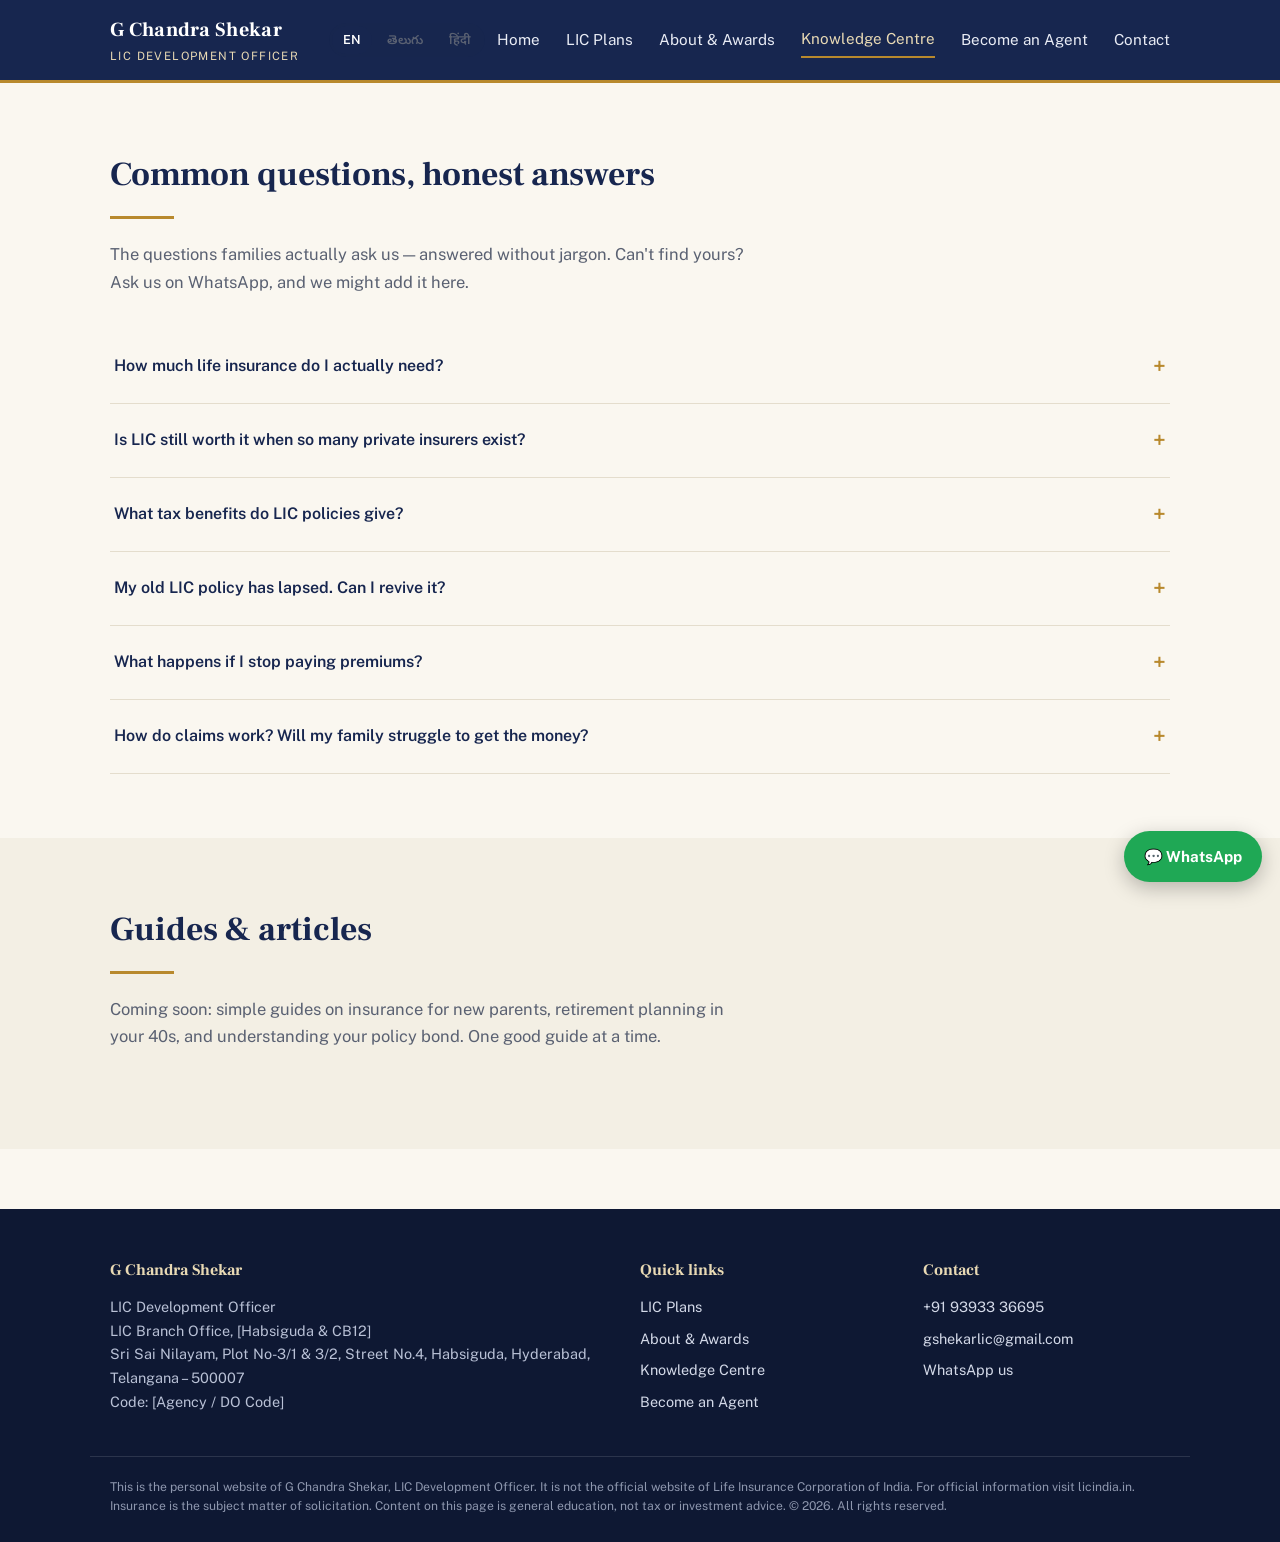
==== knowledge.html @ 3796c8f2 "Add files via upload" ====
<!DOCTYPE html>
<html lang="en">
<head>
  <meta charset="UTF-8" />
  <meta name="viewport" content="width=device-width, initial-scale=1.0" />
  <title>Knowledge Centre | LIC &amp; Insurance Basics Explained</title>
  <meta name="description" content="Plain-language answers to common LIC and life insurance questions — tax benefits, claims, riders, revival and more." />
  <link rel="preconnect" href="https://fonts.googleapis.com" />
  <link href="https://fonts.googleapis.com/css2?family=Frank+Ruhl+Libre:wght@500;700&family=Public+Sans:wght@400;600;700&family=Noto+Sans+Telugu:wght@400;600;700&family=Noto+Sans+Devanagari:wght@400;600;700&display=swap" rel="stylesheet" />
  <link rel="stylesheet" href="css/styles.css" />
</head>
<body>

  <header class="site-header">
    <div class="header-inner">
      <a class="brand" href="index.html">
        <span class="brand-name" data-cfg="name">Agent Name</span>
        <span class="brand-tag" data-cfg="designation">LIC Development Officer</span>
      </a>
      <button class="nav-toggle" aria-label="Open menu">☰</button>
      <nav class="nav">
        <a href="index.html" data-i18n="nav_home">Home</a>
        <a href="plans.html" data-i18n="nav_plans">LIC Plans</a>
        <a href="about.html" data-i18n="nav_about">About &amp; Awards</a>
        <a href="knowledge.html" class="active" data-i18n="nav_knowledge">Knowledge Centre</a>
        <a href="become-agent.html" data-i18n="nav_agent">Become an Agent</a>
        <a href="contact.html" data-i18n="nav_contact">Contact</a>
      </nav>
    </div>
  </header>

  <section class="section">
    <div class="wrap">
      <h2 class="section-title" data-i18n="kn_title">Common questions, honest answers</h2>
      <hr class="gold-rule" />
      <p class="section-sub" data-i18n="kn_sub">Questions families ask.</p>

      <details class="faq-item">
        <summary>How much life insurance do I actually need?</summary>
        <div class="faq-body">
          A simple rule of thumb: <strong>10–15 times your annual income</strong>, plus
          any outstanding loans. So if you earn ₹6 lakh a year and have a ₹20 lakh home
          loan, aim for roughly ₹80 lakh–₹1 crore of cover. A pure term plan makes this
          affordable. We'll help you calculate your exact number based on your family's needs.
        </div>
      </details>

      <details class="faq-item">
        <summary>Is LIC still worth it when so many private insurers exist?</summary>
        <div class="faq-body">
          LIC remains India's largest life insurer, backed by the Government of India,
          with the largest claim-settlement track record in the industry. Private
          insurers are also regulated and legitimate — the real question is not the
          company alone but <strong>whether the plan fits your need and whether someone
          will stand with your family at claim time</strong>. That service is what we provide.
        </div>
      </details>

      <details class="faq-item">
        <summary>What tax benefits do LIC policies give?</summary>
        <div class="faq-body">
          Premiums generally qualify for deduction under <strong>Section 80C</strong>
          (up to ₹1.5 lakh per year, old tax regime), and maturity proceeds may be
          tax-free under <strong>Section 10(10D)</strong>, subject to conditions on the
          premium-to-sum-assured ratio and current tax rules. Tax laws change — we'll
          explain what applies to your specific policy before you buy.
        </div>
      </details>

      <details class="faq-item">
        <summary>My old LIC policy has lapsed. Can I revive it?</summary>
        <div class="faq-body">
          Usually yes. LIC allows revival of lapsed policies within a specified period
          (typically 5 years from the first unpaid premium) by paying pending premiums
          with interest, sometimes with a health declaration. LIC also announces special
          revival campaigns with concessions. Bring us your policy number — we'll check
          the status and handle the process for you.
        </div>
      </details>

      <details class="faq-item">
        <summary>What happens if I stop paying premiums?</summary>
        <div class="faq-body">
          If you've paid premiums for a minimum period (as per your plan), the policy
          acquires a <strong>paid-up value</strong> — cover continues at a reduced level.
          You may also surrender it for its surrender value, though this usually means a
          loss. Before you stop paying, talk to us — options like a policy loan or
          premium-mode change often solve the cash-flow problem without losing the policy.
        </div>
      </details>

      <details class="faq-item">
        <summary>How do claims work? Will my family struggle to get the money?</summary>
        <div class="faq-body">
          This is exactly why buying through a local agent matters. At claim time, we
          personally help the family collect documents, file the claim, and follow up
          with the branch until settlement. Most genuine claims with complete documents
          are settled within days to a few weeks. Your family will never have to
          navigate it alone.
        </div>
      </details>
    </div>
  </section>

  <section class="section section-alt">
    <div class="wrap">
      <h2 class="section-title" data-i18n="guides_title">Guides &amp; articles</h2>
      <hr class="gold-rule" />
      <p class="section-sub">
        <!-- PLACEHOLDER: Add article cards here as you write them. Start with one
             good guide (e.g. "Insurance checklist for a new parent") rather than
             many thin ones. One deep article per month is enough. -->
        Coming soon: simple guides on insurance for new parents, retirement planning
        in your 40s, and understanding your policy bond. One good guide at a time.
      </p>
    </div>
  </section>

  <footer class="site-footer">
    <div class="footer-grid">
      <div>
        <h4 data-cfg="name">Agent Name</h4>
        <p style="font-size:.9rem;">
          <span data-cfg="designation">LIC Development Officer</span><br />
          <span data-cfg="branch">LIC Branch Office</span><br />
          <span data-cfg="address">Office address</span><br />
          Code: <span data-cfg="license">[Code]</span>
        </p>
      </div>
      <div>
        <h4 data-i18n="footer_quicklinks">Quick links</h4>
        <a href="plans.html" data-i18n="nav_plans">LIC Plans</a>
        <a href="about.html" data-i18n="nav_about">About &amp; Awards</a>
        <a href="knowledge.html" data-i18n="nav_knowledge">Knowledge Centre</a>
        <a href="become-agent.html" data-i18n="nav_agent">Become an Agent</a>
      </div>
      <div>
        <h4 data-i18n="nav_contact">Contact</h4>
        <a data-cfg-href="tel" href="#"><span data-cfg="phone">Phone</span></a>
        <a data-cfg-href="mail" href="#"><span data-cfg="email">Email</span></a>
        <a data-wa="" href="#" data-i18n="footer_wa">WhatsApp us</a>
      </div>
    </div>
    <div class="footer-disclaimer">
      This is the personal website of <span data-cfg="name">Agent Name</span>,
      <span data-cfg="designation">LIC Development Officer</span>. It is not the official
      website of Life Insurance Corporation of India. For official information visit
      licindia.in. Insurance is the subject matter of solicitation. Content on this page
      is general education, not tax or investment advice. © <span data-cfg="year">2026</span>. All rights reserved.
    </div>
  </footer>

  <a class="wa-float" data-wa="" href="#">💬 WhatsApp</a>

  <script src="js/config.js"></script>
  <script src="data/policies.js"></script>
  <script src="js/i18n.js"></script>
  <script src="js/site.js"></script>
</body>
</html>
---- css/styles.css ----
/* ============================================================
   DESIGN SYSTEM
   Palette: institutional navy + gold on warm paper
   Display type: Frank Ruhl Libre | Body: Public Sans
   ============================================================ */

:root {
  --navy: #17264f;
  --navy-deep: #0e1833;
  --gold: #b8892d;
  --gold-soft: #e8d9b4;
  --paper: #faf7f0;
  --card: #ffffff;
  --ink: #1d2433;
  --ink-soft: #5a6172;
  --line: #e4ddcd;
  --ok: #2e7d4f;

  --ff-display: "Frank Ruhl Libre", "Noto Sans Telugu", "Noto Sans Devanagari", Georgia, serif;
  --ff-body: "Public Sans", "Noto Sans Telugu", "Noto Sans Devanagari", -apple-system, "Segoe UI", sans-serif;

  --maxw: 1100px;
  --radius: 10px;
  --shadow: 0 2px 14px rgba(23, 38, 79, 0.08);
}

* { margin: 0; padding: 0; box-sizing: border-box; }

html { scroll-behavior: smooth; }
@media (prefers-reduced-motion: reduce) {
  html { scroll-behavior: auto; }
  *, *::before, *::after { animation: none !important; transition: none !important; }
}

body {
  font-family: var(--ff-body);
  background: var(--paper);
  color: var(--ink);
  line-height: 1.65;
  font-size: 16.5px;
}

img { max-width: 100%; display: block; }
a { color: var(--navy); }

.wrap { max-width: var(--maxw); margin: 0 auto; padding: 0 20px; }

/* ---------- Header ---------- */
.site-header {
  background: var(--navy);
  color: #fff;
  position: sticky;
  top: 0;
  z-index: 50;
  border-bottom: 3px solid var(--gold);
}
.header-inner {
  display: flex; align-items: center; justify-content: space-between;
  padding: 14px 20px; max-width: var(--maxw); margin: 0 auto;
}
.brand { display: flex; flex-direction: column; text-decoration: none; color: #fff; }
.brand-name { font-family: var(--ff-display); font-size: 1.25rem; font-weight: 700; letter-spacing: 0.3px; }
.brand-tag { font-size: 0.72rem; color: var(--gold-soft); text-transform: uppercase; letter-spacing: 1.4px; }

.nav { display: flex; gap: 26px; align-items: center; }
.nav a { color: #e9ecf5; text-decoration: none; font-size: 0.95rem; padding: 4px 0; }
.nav a:hover, .nav a.active { color: var(--gold-soft); border-bottom: 2px solid var(--gold); }
.nav-toggle { display: none; background: none; border: 1px solid rgba(255,255,255,.4); color: #fff; font-size: 1.3rem; padding: 4px 12px; border-radius: 6px; cursor: pointer; }

/* ---------- Buttons ---------- */
.btn {
  display: inline-block; text-decoration: none; font-weight: 600;
  padding: 12px 26px; border-radius: 8px; font-size: 0.98rem;
  border: 2px solid transparent; cursor: pointer; transition: transform .12s ease, box-shadow .12s ease;
}
.btn:hover { transform: translateY(-1px); box-shadow: var(--shadow); }
.btn:focus-visible { outline: 3px solid var(--gold); outline-offset: 2px; }
.btn-gold { background: var(--gold); color: var(--navy-deep); }
.btn-navy { background: var(--navy); color: #fff; }
.btn-outline { background: transparent; color: var(--navy); border-color: var(--navy); }
.btn-wa { background: #1fa855; color: #fff; }

/* ---------- Hero ---------- */
.hero {
  background:
    radial-gradient(1200px 500px at 85% -10%, rgba(184,137,45,.22), transparent 60%),
    linear-gradient(160deg, var(--navy-deep), var(--navy) 70%);
  color: #fff;
  padding: 70px 0 90px;
}
.hero .eyebrow {
  color: var(--gold-soft); text-transform: uppercase; letter-spacing: 2px;
  font-size: 0.78rem; margin-bottom: 14px;
}
.hero h1 {
  font-family: var(--ff-display); font-weight: 700;
  font-size: clamp(1.9rem, 4.2vw, 3rem); line-height: 1.2; max-width: 720px;
}
.hero p.lede { margin: 18px 0 8px; max-width: 620px; color: #d7dcea; font-size: 1.05rem; }

/* Signature element: the need selector */
.need-selector {
  margin-top: 42px; background: var(--card); border-radius: var(--radius);
  box-shadow: 0 14px 40px rgba(10, 18, 45, .35);
  border-top: 5px solid var(--gold);
  padding: 26px; color: var(--ink);
}
.need-selector h2 { font-family: var(--ff-display); font-size: 1.2rem; margin-bottom: 4px; }
.need-selector p { font-size: .92rem; color: var(--ink-soft); margin-bottom: 16px; }
.need-grid { display: grid; grid-template-columns: repeat(5, 1fr); gap: 12px; }
.need-card {
  text-decoration: none; text-align: center; padding: 18px 10px;
  border: 1.5px solid var(--line); border-radius: 8px; color: var(--ink);
  background: #fffdf8; transition: border-color .15s, transform .15s;
}
.need-card:hover { border-color: var(--gold); transform: translateY(-3px); }
.need-card .need-icon { font-size: 1.7rem; }
.need-card .need-label { display: block; font-weight: 600; font-size: .92rem; margin-top: 8px; }
.need-card .need-sub { display: block; font-size: .75rem; color: var(--ink-soft); margin-top: 2px; }

/* ---------- Credibility strip ---------- */
.cred-strip { background: var(--card); border-bottom: 1px solid var(--line); }
.cred-inner {
  max-width: var(--maxw); margin: 0 auto; padding: 26px 20px;
  display: grid; grid-template-columns: repeat(4, 1fr); gap: 18px; text-align: center;
}
.cred-item .cred-num {
  font-family: var(--ff-display); font-size: 2rem; font-weight: 700; color: var(--navy);
}
.cred-item .cred-num span { color: var(--gold); }
.cred-item .cred-label { font-size: .82rem; color: var(--ink-soft); text-transform: uppercase; letter-spacing: 1px; }

/* ---------- Sections ---------- */
.section { padding: 64px 0; }
.section-alt { background: #f3efe4; }
.section h2.section-title {
  font-family: var(--ff-display); font-size: clamp(1.5rem, 3vw, 2.1rem);
  color: var(--navy); margin-bottom: 8px;
}
.section .section-sub { color: var(--ink-soft); max-width: 640px; margin-bottom: 34px; }
.gold-rule { width: 64px; height: 3px; background: var(--gold); border: none; margin: 14px 0 22px; }

/* ---------- Plan cards ---------- */
.plan-grid { display: grid; grid-template-columns: repeat(auto-fill, minmax(300px, 1fr)); gap: 22px; }

.testimonial-grid { display: grid; grid-template-columns: repeat(auto-fill, minmax(280px, 1fr)); gap: 22px; margin-top: 20px; }
.testimonial-card {
  background: #fff;
  border: 1px solid rgba(23, 38, 79, 0.08);
  border-radius: 14px;
  padding: 22px 22px 18px;
  box-shadow: 0 2px 10px rgba(23, 38, 79, 0.05);
}
.testimonial-stars { color: var(--gold); font-size: 1rem; letter-spacing: 2px; margin-bottom: 8px; }
.testimonial-text { font-style: italic; color: var(--ink); line-height: 1.55; margin-bottom: 12px; }
.testimonial-name { font-weight: 700; font-size: 0.92rem; color: var(--ink-soft); }
.testimonial-video-link {
  display: inline-block;
  margin-top: 10px;
  font-size: 0.85rem;
  font-weight: 600;
  color: var(--navy);
  text-decoration: none;
}
.testimonial-video-link:hover { text-decoration: underline; }
.plan-card {
  background: var(--card); border: 1px solid var(--line); border-radius: var(--radius);
  padding: 24px; display: flex; flex-direction: column; box-shadow: var(--shadow);
}
.plan-card .plan-need {
  align-self: flex-start; font-size: .7rem; text-transform: uppercase; letter-spacing: 1.2px;
  background: var(--gold-soft); color: var(--navy-deep); padding: 3px 10px; border-radius: 20px; font-weight: 700;
}
.plan-card h3 { font-family: var(--ff-display); color: var(--navy); margin: 12px 0 2px; font-size: 1.15rem; }
.plan-card .plan-no { font-size: .78rem; color: var(--ink-soft); margin-bottom: 10px; }
.plan-card .plan-tagline { font-size: .95rem; margin-bottom: 12px; }
.plan-card .plan-for { font-size: .86rem; color: var(--ink-soft); background: #faf7f0; border-left: 3px solid var(--gold); padding: 8px 12px; margin-bottom: 14px; }
.plan-card ul { list-style: none; margin-bottom: 18px; }
.plan-card ul li { font-size: .88rem; padding-left: 20px; position: relative; margin-bottom: 6px; }
.plan-card ul li::before { content: "✓"; color: var(--ok); position: absolute; left: 0; font-weight: 700; }
.plan-card .plan-cta { margin-top: auto; display: flex; gap: 10px; flex-wrap: wrap; }
.plan-card .plan-cta .btn { padding: 9px 18px; font-size: .88rem; }

.plan-card.discontinued { opacity: .82; border-style: dashed; }
.plan-card.discontinued .plan-need { background: #e8e4da; color: var(--ink-soft); }

/* Filter pills */
.filter-row { display: flex; gap: 10px; flex-wrap: wrap; margin-bottom: 30px; }
.filter-pill {
  border: 1.5px solid var(--navy); background: transparent; color: var(--navy);
  padding: 7px 18px; border-radius: 30px; font-size: .88rem; cursor: pointer; font-weight: 600;
}
.filter-pill.active, .filter-pill:hover { background: var(--navy); color: #fff; }

/* ---------- Timeline (About) ---------- */
.timeline { border-left: 3px solid var(--gold); margin-left: 8px; padding-left: 28px; }
.timeline-item { position: relative; margin-bottom: 34px; }
.timeline-item::before {
  content: ""; position: absolute; left: -37px; top: 6px; width: 14px; height: 14px;
  background: var(--navy); border: 3px solid var(--gold); border-radius: 50%;
}
.timeline-item .tl-year { font-family: var(--ff-display); font-weight: 700; color: var(--gold); font-size: 1.05rem; }
.timeline-item h3 { font-family: var(--ff-display); color: var(--navy); margin: 2px 0 6px; }

/* ---------- Awards gallery ---------- */
.award-grid { display: grid; grid-template-columns: repeat(auto-fill, minmax(220px, 1fr)); gap: 18px; }
.award-card { background: var(--card); border: 1px solid var(--line); border-radius: var(--radius); overflow: hidden; box-shadow: var(--shadow); }
.award-card .award-img {
  aspect-ratio: 4/3; background: linear-gradient(135deg, #ece5d3, #f7f2e6);
  display: flex; align-items: center; justify-content: center; color: var(--ink-soft); font-size: .85rem;
}
.award-card .award-meta { padding: 14px 16px; }
.award-card .award-meta h4 { font-size: .95rem; color: var(--navy); }
.award-card .award-meta p { font-size: .8rem; color: var(--ink-soft); }

/* ---------- Forms ---------- */
.form-card {
  background: var(--card); border-radius: var(--radius); box-shadow: var(--shadow);
  border-top: 5px solid var(--gold); padding: 32px; max-width: 560px;
}
.form-row { margin-bottom: 18px; }
.form-row label { display: block; font-weight: 600; font-size: .9rem; margin-bottom: 6px; }
.form-row input, .form-row textarea, .form-row select {
  width: 100%; padding: 12px 14px; border: 1.5px solid var(--line); border-radius: 8px;
  font-family: var(--ff-body); font-size: .95rem; background: #fffdf8;
}
.form-row input:focus, .form-row textarea:focus, .form-row select:focus {
  outline: none; border-color: var(--gold);
}
.form-note { font-size: .8rem; color: var(--ink-soft); margin-top: 12px; }
.form-status { margin-top: 14px; font-size: .92rem; font-weight: 600; }
.form-status.ok { color: var(--ok); }
.form-status.err { color: #b3261e; }

/* ---------- Split layout ---------- */
.split { display: grid; grid-template-columns: 1fr 1fr; gap: 44px; align-items: start; }

/* ---------- FAQ ---------- */
.faq-item { border-bottom: 1px solid var(--line); }
.faq-item summary {
  cursor: pointer; padding: 18px 4px; font-weight: 600; font-size: 1rem; color: var(--navy);
  list-style: none; display: flex; justify-content: space-between; align-items: center;
}
.faq-item summary::after { content: "+"; color: var(--gold); font-size: 1.4rem; }
.faq-item[open] summary::after { content: "–"; }
.faq-item .faq-body { padding: 0 4px 18px; color: var(--ink-soft); font-size: .95rem; }

/* ---------- WhatsApp float ---------- */
.wa-float {
  position: fixed; right: 18px; bottom: 18px; z-index: 60;
  background: #1fa855; color: #fff; text-decoration: none;
  padding: 13px 20px; border-radius: 40px; font-weight: 700; font-size: .95rem;
  box-shadow: 0 6px 20px rgba(0,0,0,.25); display: flex; align-items: center; gap: 8px;
}

/* ---------- Footer ---------- */
.site-footer { background: var(--navy-deep); color: #b9c1d6; padding: 48px 0 26px; margin-top: 60px; }
.footer-grid { display: grid; grid-template-columns: 2fr 1fr 1fr; gap: 36px; max-width: var(--maxw); margin: 0 auto; padding: 0 20px; }
.site-footer h4 { color: var(--gold-soft); font-family: var(--ff-display); margin-bottom: 12px; font-size: 1rem; }
.site-footer a { color: #d3d9e8; text-decoration: none; display: block; margin-bottom: 8px; font-size: .9rem; }
.site-footer a:hover { color: var(--gold-soft); }
.footer-disclaimer {
  max-width: var(--maxw); margin: 34px auto 0; padding: 20px 20px 0;
  border-top: 1px solid rgba(255,255,255,.12); font-size: .76rem; line-height: 1.6; color: #8e97ae;
}

/* ---------- Responsive ---------- */
@media (max-width: 860px) {
  .need-grid { grid-template-columns: repeat(2, 1fr); }
  .cred-inner { grid-template-columns: repeat(2, 1fr); }
  .split { grid-template-columns: 1fr; }
  .footer-grid { grid-template-columns: 1fr; }
  .nav {
    display: none; position: absolute; top: 100%; left: 0; right: 0;
    background: var(--navy-deep); flex-direction: column; padding: 18px 20px; gap: 16px;
    border-bottom: 3px solid var(--gold);
  }
  .nav.open { display: flex; }
  .nav-toggle { display: block; }
}
@media (max-width: 480px) {
  .need-grid { grid-template-columns: 1fr 1fr; }
  .hero { padding: 48px 0 64px; }
}

/* ===== Language switcher (EN | తెలుగు | हिंदी) ===== */
.lang-switch {
  display: flex;
  gap: 4px;
  margin-left: auto;
  margin-right: 12px;
  background: rgba(23, 38, 79, 0.06);
  border-radius: 999px;
  padding: 3px;
}
.lang-btn {
  border: none;
  background: transparent;
  font-family: var(--ff-body);
  font-size: 0.78rem;
  font-weight: 600;
  color: var(--ink-soft);
  padding: 5px 11px;
  border-radius: 999px;
  cursor: pointer;
  line-height: 1.4;
}
.lang-btn.active {
  background: var(--navy);
  color: #fff;
}
@media (max-width: 860px) {
  .lang-switch { margin-right: 8px; }
  .lang-btn { padding: 4px 9px; font-size: 0.74rem; }
}
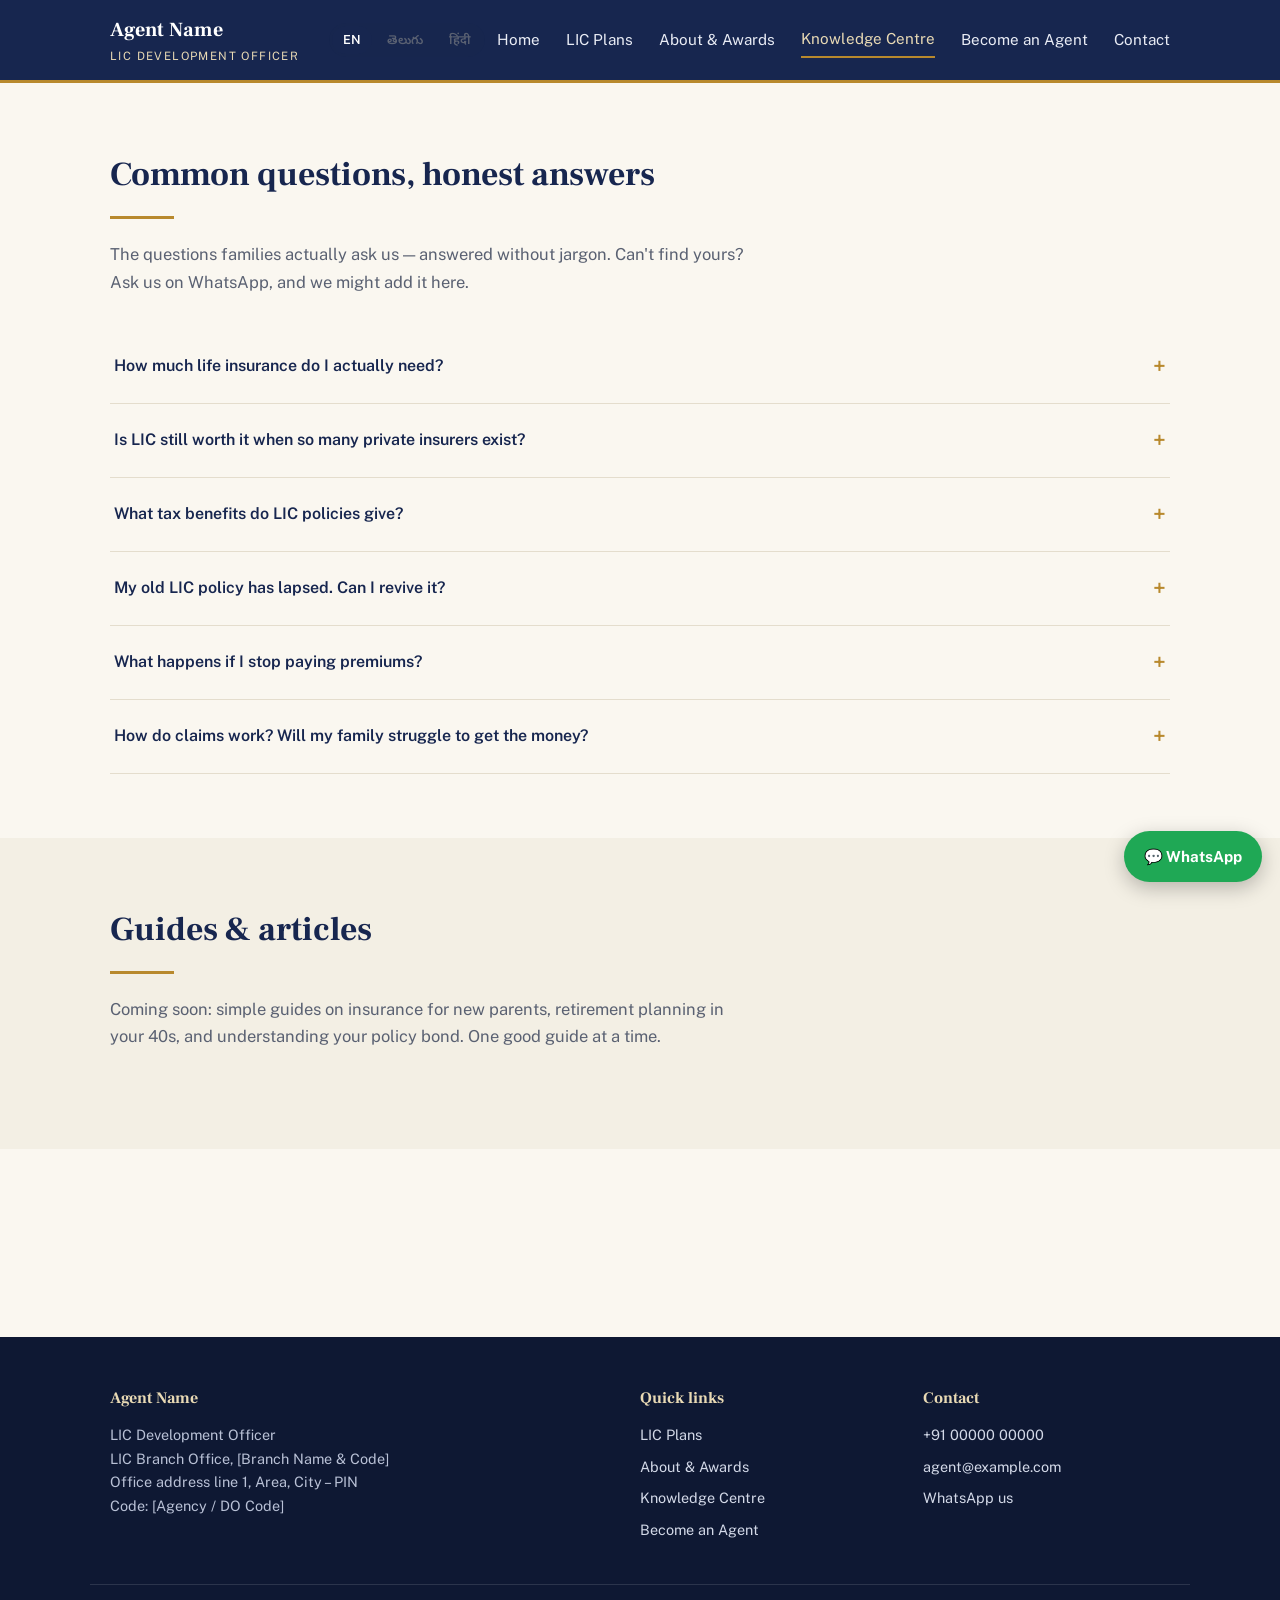
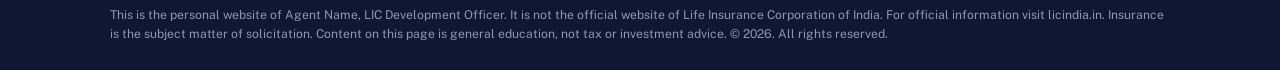
==== commit 5394046b: "Add files via upload" ====
--- a/knowledge.html
+++ b/knowledge.html
@@ -116,6 +116,15 @@
     </div>
   </section>
 
+  <section class="section">
+    <div class="wrap">
+      <h2 class="section-title" data-i18n="videos_title">Watch &amp; learn</h2>
+      <hr class="gold-rule" />
+      <p class="section-sub" data-i18n="videos_sub">Short videos explaining LIC concepts simply.</p>
+      <div class="video-grid" id="videos-grid"></div>
+    </div>
+  </section>
+
   <footer class="site-footer">
     <div class="footer-grid">
       <div>
@@ -154,6 +163,7 @@
 
   <script src="js/config.js"></script>
   <script src="data/policies.js"></script>
+  <script src="data/videos.js"></script>
   <script src="js/i18n.js"></script>
   <script src="js/site.js"></script>
 </body>
--- a/css/styles.css
+++ b/css/styles.css
@@ -163,6 +163,20 @@
   text-decoration: none;
 }
 .testimonial-video-link:hover { text-decoration: underline; }
+
+.video-grid { display: grid; grid-template-columns: repeat(auto-fill, minmax(260px, 1fr)); gap: 22px; margin-top: 20px; }
+.video-card { background: #fff; border: 1px solid rgba(23, 38, 79, 0.08); border-radius: 14px; overflow: hidden; box-shadow: 0 2px 10px rgba(23, 38, 79, 0.05); }
+.video-thumb-link { position: relative; display: block; aspect-ratio: 16/9; background: #000; }
+.video-thumb { width: 100%; height: 100%; object-fit: cover; display: block; opacity: 0.85; }
+.video-play {
+  position: absolute; top: 50%; left: 50%; transform: translate(-50%, -50%);
+  width: 52px; height: 52px; border-radius: 50%;
+  background: rgba(23, 38, 79, 0.75); color: #fff;
+  display: flex; align-items: center; justify-content: center;
+  font-size: 1.2rem; pointer-events: none;
+}
+.video-title { padding: 14px 16px 4px; font-size: 0.98rem; color: var(--navy); }
+.video-desc { padding: 0 16px 16px; font-size: 0.85rem; color: var(--ink-soft); }
 .plan-card {
   background: var(--card); border: 1px solid var(--line); border-radius: var(--radius);
   padding: 24px; display: flex; flex-direction: column; box-shadow: var(--shadow);
@@ -208,7 +222,9 @@
 .award-card .award-img {
   aspect-ratio: 4/3; background: linear-gradient(135deg, #ece5d3, #f7f2e6);
   display: flex; align-items: center; justify-content: center; color: var(--ink-soft); font-size: .85rem;
-}
+  overflow: hidden;
+}
+.award-card .award-img img { width: 100%; height: 100%; object-fit: cover; display: block; }
 .award-card .award-meta { padding: 14px 16px; }
 .award-card .award-meta h4 { font-size: .95rem; color: var(--navy); }
 .award-card .award-meta p { font-size: .8rem; color: var(--ink-soft); }
